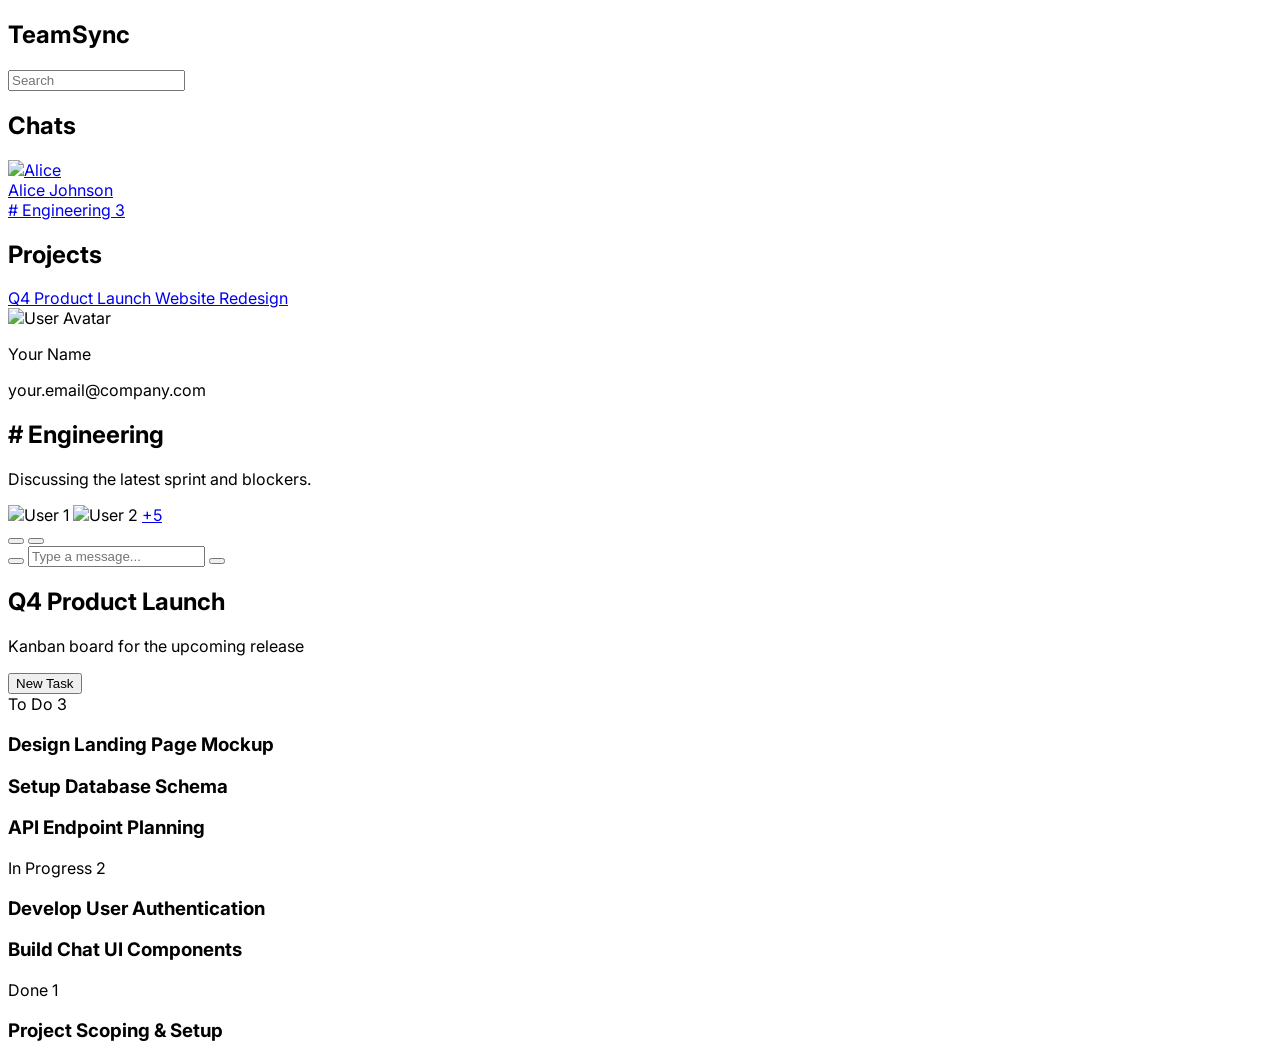
==== index.html @ 1d6c3a39 "Add files via upload" ====
<!DOCTYPE html>
<html lang="en">
<head>
    <meta charset="UTF-8">
    <meta name="viewport" content="width=device-width, initial-scale=1.0">
    <title>Team Chat & Project Board</title>
    <script src="https://cdn.tailwindcss.com"></script>
    <link href="https://fonts.googleapis.com/css2?family=Inter:wght@400;500;600;700&display=swap" rel="stylesheet">
    <link href="https://cdnjs.cloudflare.com/ajax/libs/phosphor-icons/1.4.2/css/phosphor.min.css" rel="stylesheet">
    <style>
        body {
            font-family: 'Inter', sans-serif;
        }
        .sidebar-scroll::-webkit-scrollbar {
            width: 5px;
        }
        .sidebar-scroll::-webkit-scrollbar-thumb {
            background-color: #4a5568;
            border-radius: 10px;
        }
        .chat-messages::-webkit-scrollbar, .kanban-column::-webkit-scrollbar {
            width: 6px;
        }
        .chat-messages::-webkit-scrollbar-thumb, .kanban-column::-webkit-scrollbar-thumb {
            background-color: #a0aec0;
            border-radius: 10px;
        }
        .kanban-board::-webkit-scrollbar {
            height: 8px;
        }
        .kanban-board::-webkit-scrollbar-thumb {
            background-color: #a0aec0;
            border-radius: 10px;
        }
    </style>
</head>
<body class="bg-gray-100 text-gray-800 antialiased">

    <div class="flex h-screen">
        <!-- Sidebar -->
        <aside class="w-64 bg-gray-800 text-white flex flex-col">
            <!-- Header -->
            <div class="h-16 flex items-center justify-between px-4 border-b border-gray-700">
                <h1 class="text-xl font-bold">TeamSync</h1>
                <i class="ph-bold ph-bell text-xl"></i>
            </div>

            <!-- Search Bar -->
            <div class="p-4">
                <div class="relative">
                    <input type="text" placeholder="Search" class="w-full bg-gray-700 rounded-lg py-2 pl-10 pr-4 text-sm focus:outline-none focus:ring-2 focus:ring-blue-500">
                    <i class="ph-bold ph-magnifying-glass absolute left-3 top-1/2 -translate-y-1/2 text-gray-400"></i>
                </div>
            </div>

            <!-- Navigation Scroll Area -->
            <div id="sidebar-nav" class="flex-1 overflow-y-auto sidebar-scroll">
                <!-- Chats Section -->
                <div class="px-4 mb-4">
                    <h2 class="text-xs font-semibold text-gray-400 uppercase tracking-wider mb-2">Chats</h2>
                    <nav class="space-y-1">
                        <!-- Employee Item -->
                        <a href="#" data-view="chat" data-name="Alice Johnson" data-desc="Direct Message" class="flex items-center space-x-3 px-2 py-2 rounded-lg hover:bg-gray-700 transition-colors duration-200">
                            <div class="relative">
                                <img src="https://placehold.co/32x32/667eea/white?text=A" alt="Alice" class="w-8 h-8 rounded-full">
                                <span class="absolute bottom-0 right-0 block h-2.5 w-2.5 rounded-full bg-green-500 border-2 border-gray-800"></span>
                            </div>
                            <span class="font-medium text-sm">Alice Johnson</span>
                        </a>
                        <!-- Group Chat Item -->
                        <a href="#" data-view="chat" data-name="# Engineering" data-desc="Discussing the latest sprint and blockers." class="flex items-center space-x-3 px-2 py-2 rounded-lg bg-gray-700 font-semibold">
                           <div class="w-8 h-8 rounded-full bg-blue-600 flex items-center justify-center text-sm">
                                <i class="ph-bold ph-users"></i>
                           </div>
                            <span class="font-medium text-sm"># Engineering</span>
                            <span class="ml-auto text-xs bg-red-500 text-white rounded-full px-2 py-0.5">3</span>
                        </a>
                    </nav>
                </div>

                 <!-- Projects Section -->
                <div class="px-4 mb-4">
                    <h2 class="text-xs font-semibold text-gray-400 uppercase tracking-wider mb-2">Projects</h2>
                    <nav class="space-y-1">
                        <a href="#" data-view="project" data-name="Q4 Product Launch" data-desc="Kanban board for the upcoming release" class="flex items-center space-x-3 px-2 py-2 rounded-lg hover:bg-gray-700 transition-colors duration-200">
                            <i class="ph-bold ph-kanban text-lg text-green-400"></i>
                            <span class="font-medium text-sm">Q4 Product Launch</span>
                        </a>
                        <a href="#" data-view="project" data-name="Website Redesign" data-desc="Tracking progress on the new company site" class="flex items-center space-x-3 px-2 py-2 rounded-lg hover:bg-gray-700 transition-colors duration-200">
                            <i class="ph-bold ph-kanban text-lg text-yellow-400"></i>
                            <span class="font-medium text-sm">Website Redesign</span>
                        </a>
                    </nav>
                </div>
            </div>
            
            <!-- User Profile -->
            <div class="p-4 border-t border-gray-700">
                <div class="flex items-center space-x-3">
                    <img src="https://placehold.co/40x40/4299e1/white?text=U" alt="User Avatar" class="w-10 h-10 rounded-full">
                    <div>
                        <p class="font-semibold text-sm">Your Name</p>
                        <p class="text-xs text-gray-400">your.email@company.com</p>
                    </div>
                    <i class="ph-bold ph-sign-out ml-auto text-xl hover:text-red-500 cursor-pointer"></i>
                </div>
            </div>
        </aside>

        <!-- Main Content -->
        <main class="flex-1 flex flex-col bg-white">
            <!-- View Container -->
            <div id="chat-view" class="flex-1 flex flex-col">
                <!-- Chat Header -->
                <header class="h-16 bg-white border-b border-gray-200 flex items-center justify-between px-6 flex-shrink-0">
                    <div>
                        <h2 class="text-lg font-semibold text-gray-800" id="chat-header-title"># Engineering</h2>
                        <p class="text-sm text-gray-500" id="chat-header-desc">Discussing the latest sprint and blockers.</p>
                    </div>
                    <div class="flex items-center space-x-4">
                         <div class="flex items-center -space-x-2">
                            <img class="inline-block h-8 w-8 rounded-full ring-2 ring-white" src="https://placehold.co/32x32/667eea/white?text=A" alt="User 1">
                            <img class="inline-block h-8 w-8 rounded-full ring-2 ring-white" src="https://placehold.co/32x32/ed8936/white?text=B" alt="User 2">
                            <a class="flex items-center justify-center h-8 w-8 rounded-full bg-gray-200 text-gray-600 ring-2 ring-white text-xs" href="#">+5</a>
                        </div>
                        <button class="text-gray-500 hover:text-gray-700"><i class="ph-bold ph-phone text-xl"></i></button>
                        <button class="text-gray-500 hover:text-gray-700"><i class="ph-bold ph-video-camera text-xl"></i></button>
                    </div>
                </header>

                <!-- Chat Messages -->
                <div id="messages-container" class="flex-1 p-6 overflow-y-auto chat-messages">
                    <div class="space-y-6">
                        <!-- Messages will be dynamically inserted here -->
                    </div>
                </div>

                <!-- Chat Input -->
                <div class="p-6 bg-white border-t border-gray-200">
                    <form id="form" class="flex items-center space-x-4">
                        <button type="button" class="text-gray-500 hover:text-gray-700"><i class="ph-bold ph-paperclip text-xl"></i></button>
                        <input id="input" autocomplete="off" class="flex-1 bg-gray-100 rounded-lg px-4 py-2 text-sm focus:outline-none focus:ring-2 focus:ring-blue-500" placeholder="Type a message..." />
                        <button type="submit" class="bg-blue-600 text-white rounded-lg px-4 py-2 hover:bg-blue-700 transition-colors"><i class="ph-bold ph-paper-plane-right text-xl"></i></button>
                    </form>
                </div>
            </div>

            <div id="project-view" class="flex-1 flex-col hidden">
                 <!-- Project Header -->
                <header class="h-16 bg-white border-b border-gray-200 flex items-center justify-between px-6 flex-shrink-0">
                    <div>
                        <h2 class="text-lg font-semibold text-gray-800" id="project-header-title">Q4 Product Launch</h2>
                        <p class="text-sm text-gray-500" id="project-header-desc">Kanban board for the upcoming release</p>
                    </div>
                    <div class="flex items-center space-x-4">
                        <button class="flex items-center space-x-2 bg-blue-600 text-white px-4 py-2 rounded-lg text-sm font-medium hover:bg-blue-700 transition-colors"><i class="ph-bold ph-plus"></i><span>New Task</span></button>
                    </div>
                </header>
                <!-- Kanban Board -->
                <div class="flex-1 p-6 overflow-x-auto kanban-board bg-gray-50">
                    <div class="inline-flex space-x-6 h-full">
                        <!-- Column: To Do -->
                        <div class="w-80 bg-gray-200 rounded-lg flex flex-col h-full">
                            <div class="p-3 font-semibold border-b border-gray-300 flex-shrink-0">To Do <span class="text-sm text-gray-500 font-normal">3</span></div>
                            <div class="p-3 space-y-4 flex-1 overflow-y-auto kanban-column">
                                <div class="bg-white p-3 rounded-lg shadow-sm border"><h3 class="font-medium text-sm">Design Landing Page Mockup</h3></div>
                                <div class="bg-white p-3 rounded-lg shadow-sm border"><h3 class="font-medium text-sm">Setup Database Schema</h3></div>
                                <div class="bg-white p-3 rounded-lg shadow-sm border"><h3 class="font-medium text-sm">API Endpoint Planning</h3></div>
                            </div>
                        </div>
                        <!-- Column: In Progress -->
                        <div class="w-80 bg-gray-200 rounded-lg flex flex-col h-full">
                            <div class="p-3 font-semibold border-b border-gray-300 flex-shrink-0">In Progress <span class="text-sm text-gray-500 font-normal">2</span></div>
                            <div class="p-3 space-y-4 flex-1 overflow-y-auto kanban-column">
                                <div class="bg-white p-3 rounded-lg shadow-sm border"><h3 class="font-medium text-sm">Develop User Authentication</h3></div>
                                <div class="bg-white p-3 rounded-lg shadow-sm border"><h3 class="font-medium text-sm">Build Chat UI Components</h3></div>
                            </div>
                        </div>
                        <!-- Column: Done -->
                        <div class="w-80 bg-gray-200 rounded-lg flex flex-col h-full">
                            <div class="p-3 font-semibold border-b border-gray-300 flex-shrink-0">Done <span class="text-sm text-gray-500 font-normal">1</span></div>
                            <div class="p-3 space-y-4 flex-1 overflow-y-auto kanban-column">
                                <div class="bg-white p-3 rounded-lg shadow-sm border opacity-70"><h3 class="font-medium text-sm line-through">Project Scoping & Setup</h3></div>
                            </div>
                        </div>
                    </div>
                </div>
            </div>
        </main>
    </div>

    <script src="https://cdn.socket.io/4.7.5/socket.io.min.js"></script>
    <script>
        document.addEventListener('DOMContentLoaded', () => {
            // --- View Switching Logic ---
            const chatView = document.getElementById('chat-view');
            const projectView = document.getElementById('project-view');
            const sidebarLinks = document.querySelectorAll('#sidebar-nav a');
            
            sidebarLinks.forEach(link => {
                link.addEventListener('click', (e) => {
                    e.preventDefault();

                    // Update active state in sidebar
                    sidebarLinks.forEach(l => l.classList.remove('bg-gray-700', 'font-semibold'));
                    link.classList.add('bg-gray-700', 'font-semibold');

                    const view = link.dataset.view;
                    const name = link.dataset.name;
                    const desc = link.dataset.desc;

                    if (view === 'chat') {
                        chatView.classList.remove('hidden');
                        chatView.classList.add('flex');
                        projectView.classList.add('hidden');
                        projectView.classList.remove('flex');
                        document.getElementById('chat-header-title').textContent = name;
                        document.getElementById('chat-header-desc').textContent = desc;
                    } else if (view === 'project') {
                        projectView.classList.remove('hidden');
                        projectView.classList.add('flex');
                        chatView.classList.add('hidden');
                        chatView.classList.remove('flex');
                        document.getElementById('project-header-title').textContent = name;
                        document.getElementById('project-header-desc').textContent = desc;
                    }
                });
            });

            // --- Socket.IO Chat Logic ---
            const socket = io('http://localhost:3000');
            const form = document.getElementById('form');
            const input = document.getElementById('input');
            const messagesContainer = document.getElementById('messages-container').querySelector('.space-y-6');

            // Add some dummy initial messages
            appendMessage("Hey team, I've pushed the latest changes for the auth module. Can someone review?", 'received', 'Alice Johnson', '10:30 AM');
            appendMessage("Sure, I'll take a look now.", 'sent', 'You', '10:31 AM');
            
            form.addEventListener('submit', (e) => {
                e.preventDefault();
                if (input.value) {
                    socket.emit('chat message', input.value);
                    appendMessage(input.value, 'sent', 'You');
                    input.value = '';
                }
            });

            socket.on('chat message', (msg) => {
                // In a real app, you'd have user info with the message
                appendMessage(msg, 'received', 'Alice Johnson');
            });

            function appendMessage(msg, type, userName, timeStr) {
                const messageWrapper = document.createElement('div');
                const time = timeStr || new Date().toLocaleTimeString([], { hour: '2-digit', minute: '2-digit' });
                
                const userImage = type === 'sent' 
                    ? `https://placehold.co/40x40/4299e1/white?text=U`
                    : `https://placehold.co/40x40/667eea/white?text=${userName.charAt(0)}`;
                
                const messageBg = type === 'sent' 
                    ? 'bg-blue-600 text-white rounded-tr-none' 
                    : 'bg-gray-200 rounded-tl-none';
                
                const layout = type === 'sent' 
                    ? 'flex-row-reverse' 
                    : '';
                
                const nameAndTimeOrder = type === 'sent' 
                    ? `<p class="text-xs text-gray-400">${time}</p><p class="font-semibold text-sm">${userName}</p>` 
                    : `<p class="font-semibold text-sm">${userName}</p><p class="text-xs text-gray-400">${time}</p>`;

                messageWrapper.innerHTML = `
                    <div class="flex items-start gap-3 ${layout}">
                        <img src="${userImage}" alt="${userName}" class="w-10 h-10 rounded-full">
                        <div class="flex flex-col ${type === 'sent' ? 'items-end' : ''}">
                             <div class="flex items-baseline gap-2">
                                ${nameAndTimeOrder}
                            </div>
                            <div class="${messageBg} p-3 rounded-lg mt-1 max-w-md">
                                <p class="text-sm">${msg}</p>
                            </div>
                        </div>
                    </div>`;

                messagesContainer.appendChild(messageWrapper);
                messagesContainer.parentElement.scrollTop = messagesContainer.parentElement.scrollHeight;
            }
        });
    </script>
</body>
</html>
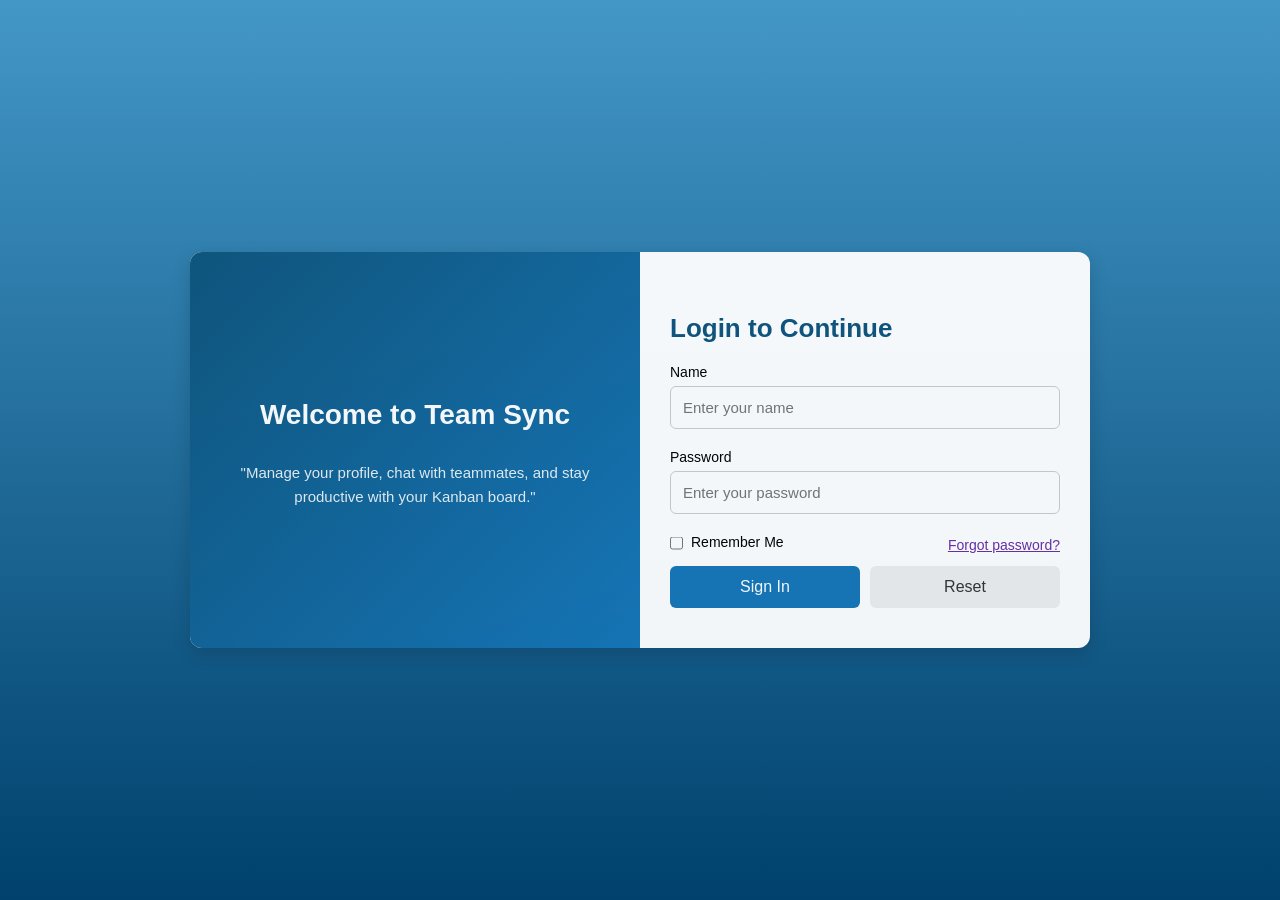
==== commit 59985d91: "loginpg.html" ====
--- a/index.html
+++ b/index.html
@@ -1,294 +1,228 @@
 <!DOCTYPE html>
 <html lang="en">
 <head>
-    <meta charset="UTF-8">
-    <meta name="viewport" content="width=device-width, initial-scale=1.0">
-    <title>Team Chat & Project Board</title>
-    <script src="https://cdn.tailwindcss.com"></script>
-    <link href="https://fonts.googleapis.com/css2?family=Inter:wght@400;500;600;700&display=swap" rel="stylesheet">
-    <link href="https://cdnjs.cloudflare.com/ajax/libs/phosphor-icons/1.4.2/css/phosphor.min.css" rel="stylesheet">
-    <style>
-        body {
-            font-family: 'Inter', sans-serif;
-        }
-        .sidebar-scroll::-webkit-scrollbar {
-            width: 5px;
-        }
-        .sidebar-scroll::-webkit-scrollbar-thumb {
-            background-color: #4a5568;
-            border-radius: 10px;
-        }
-        .chat-messages::-webkit-scrollbar, .kanban-column::-webkit-scrollbar {
-            width: 6px;
-        }
-        .chat-messages::-webkit-scrollbar-thumb, .kanban-column::-webkit-scrollbar-thumb {
-            background-color: #a0aec0;
-            border-radius: 10px;
-        }
-        .kanban-board::-webkit-scrollbar {
-            height: 8px;
-        }
-        .kanban-board::-webkit-scrollbar-thumb {
-            background-color: #a0aec0;
-            border-radius: 10px;
-        }
-    </style>
+  <meta charset="UTF-8">
+  <meta name="viewport" content="width=device-width, initial-scale=1.0">
+  <title>Login - Team Sync</title>
+  <style>
+    * {
+      box-sizing: border-box;
+      font-family: "Segoe UI", Tahoma, sans-serif;
+    }
+
+    body {
+      margin: 0;
+      display: flex;
+      justify-content: center;
+      align-items: center;
+      height: 100vh;
+      background: linear-gradient(180deg, #4397c7, #00416d);
+    }
+
+    .container {
+      display: flex;
+      flex-wrap: wrap;
+      width: 900px;
+      max-width: 95%;
+      background: #fff;
+      border-radius: 12px;
+      box-shadow: 0 6px 18px rgba(0,0,0,0.15);
+      overflow: hidden;
+      opacity: 0.95;
+    }
+
+    .left {
+      flex: 1;
+      min-width: 300px;
+      background: linear-gradient(135deg, #0e537a, #1676b8);
+      color: white;
+      padding: 40px 30px;
+      display: flex;
+      flex-direction: column;
+      justify-content: center;
+      text-align: center;
+    }
+
+    .left h2 {
+      font-size: 28px;
+      margin-bottom: 15px;
+    }
+
+    .left p {
+      font-size: 15px;
+      line-height: 1.6;
+      opacity: 0.9;
+    }
+
+    .right {
+      flex: 1;
+      min-width: 300px;
+      padding: 40px 30px;
+    }
+
+    .right h2 {
+      font-size: 26px;
+      margin-bottom: 20px;
+      color: #0e537a;
+    }
+
+    label {
+      display: block;
+      margin-bottom: 6px;
+      font-size: 14px;
+      font-weight: 500;
+    }
+
+    input {
+      width: 100%;
+      padding: 12px;
+      margin-bottom: 20px;
+      border: 1px solid #ccc;
+      border-radius: 6px;
+      font-size: 15px;
+    }
+
+    input:focus {
+      border-color: #1676b8;
+      outline: none;
+      box-shadow: 0 0 5px rgba(22,118,184,0.4);
+    }
+
+    .buttons {
+      display: flex;
+      gap: 10px;
+      margin-top: 10px;
+    }
+
+    button {
+      flex: 1;
+      padding: 12px;
+      border-radius: 6px;
+      border: none;
+      font-size: 16px;
+      cursor: pointer;
+      transition: background 0.3s;
+    }
+
+    .btn-primary {
+      background: #1676b8;
+      color: white;
+    }
+
+    .btn-primary:hover {
+      background: #0e537a;
+    }
+
+    .btn-secondary {
+      background: #eee;
+      color: #333;
+    }
+
+    .btn-secondary:hover {
+      background: #ccc;
+    }
+
+    .remember {
+      display: flex;              /* flexbox for horizontal alignment */
+      justify-content: space-between; /* push items to left and right edges */
+      align-items: center;        /* vertically center the radio + text */
+      width: 100%;                /* take full width so spacing works */
+      margin-bottom: 10px;
+      gap: 10px;
+    }
+
+    .remember label {
+      display: flex;              /* radio + text inline */
+      align-items: center;
+      gap: 8px;
+      font-size: 14px;
+      white-space: nowrap;       /* keep "Remember Me" on one line */
+      cursor: pointer;
+    }
+
+    .remember input[type="checkbox"] {
+      width: auto;
+      margin: 0; /* remove extra bottom margin from global input rule */
+      vertical-align: middle;
+      transform: translateY(0.5px); /* tiny visual vertical centering */
+    }
+
+    .remember a {
+      font-size: 14px;
+      color: #6a2ea6; /* subtle accent color for the link */
+      text-decoration: underline;
+    }
+
+    /* Small screens: stack the items for better readability */
+    @media (max-width: 480px) {
+      .remember {
+        flex-direction: column;
+        align-items: flex-start;
+        gap: 8px;
+      }
+      .remember a {
+        align-self: flex-start;
+      }
+      .remember label {
+        white-space: normal; /* allow wrapping on very small screens */
+      }
+    }
+    
+    @media (max-width: 768px) {
+      .container {
+        flex-direction: column;
+      }
+    }
+  </style>
 </head>
-<body class="bg-gray-100 text-gray-800 antialiased">
-
-    <div class="flex h-screen">
-        <!-- Sidebar -->
-        <aside class="w-64 bg-gray-800 text-white flex flex-col">
-            <!-- Header -->
-            <div class="h-16 flex items-center justify-between px-4 border-b border-gray-700">
-                <h1 class="text-xl font-bold">TeamSync</h1>
-                <i class="ph-bold ph-bell text-xl"></i>
-            </div>
-
-            <!-- Search Bar -->
-            <div class="p-4">
-                <div class="relative">
-                    <input type="text" placeholder="Search" class="w-full bg-gray-700 rounded-lg py-2 pl-10 pr-4 text-sm focus:outline-none focus:ring-2 focus:ring-blue-500">
-                    <i class="ph-bold ph-magnifying-glass absolute left-3 top-1/2 -translate-y-1/2 text-gray-400"></i>
-                </div>
-            </div>
-
-            <!-- Navigation Scroll Area -->
-            <div id="sidebar-nav" class="flex-1 overflow-y-auto sidebar-scroll">
-                <!-- Chats Section -->
-                <div class="px-4 mb-4">
-                    <h2 class="text-xs font-semibold text-gray-400 uppercase tracking-wider mb-2">Chats</h2>
-                    <nav class="space-y-1">
-                        <!-- Employee Item -->
-                        <a href="#" data-view="chat" data-name="Alice Johnson" data-desc="Direct Message" class="flex items-center space-x-3 px-2 py-2 rounded-lg hover:bg-gray-700 transition-colors duration-200">
-                            <div class="relative">
-                                <img src="https://placehold.co/32x32/667eea/white?text=A" alt="Alice" class="w-8 h-8 rounded-full">
-                                <span class="absolute bottom-0 right-0 block h-2.5 w-2.5 rounded-full bg-green-500 border-2 border-gray-800"></span>
-                            </div>
-                            <span class="font-medium text-sm">Alice Johnson</span>
-                        </a>
-                        <!-- Group Chat Item -->
-                        <a href="#" data-view="chat" data-name="# Engineering" data-desc="Discussing the latest sprint and blockers." class="flex items-center space-x-3 px-2 py-2 rounded-lg bg-gray-700 font-semibold">
-                           <div class="w-8 h-8 rounded-full bg-blue-600 flex items-center justify-center text-sm">
-                                <i class="ph-bold ph-users"></i>
-                           </div>
-                            <span class="font-medium text-sm"># Engineering</span>
-                            <span class="ml-auto text-xs bg-red-500 text-white rounded-full px-2 py-0.5">3</span>
-                        </a>
-                    </nav>
-                </div>
-
-                 <!-- Projects Section -->
-                <div class="px-4 mb-4">
-                    <h2 class="text-xs font-semibold text-gray-400 uppercase tracking-wider mb-2">Projects</h2>
-                    <nav class="space-y-1">
-                        <a href="#" data-view="project" data-name="Q4 Product Launch" data-desc="Kanban board for the upcoming release" class="flex items-center space-x-3 px-2 py-2 rounded-lg hover:bg-gray-700 transition-colors duration-200">
-                            <i class="ph-bold ph-kanban text-lg text-green-400"></i>
-                            <span class="font-medium text-sm">Q4 Product Launch</span>
-                        </a>
-                        <a href="#" data-view="project" data-name="Website Redesign" data-desc="Tracking progress on the new company site" class="flex items-center space-x-3 px-2 py-2 rounded-lg hover:bg-gray-700 transition-colors duration-200">
-                            <i class="ph-bold ph-kanban text-lg text-yellow-400"></i>
-                            <span class="font-medium text-sm">Website Redesign</span>
-                        </a>
-                    </nav>
-                </div>
-            </div>
-            
-            <!-- User Profile -->
-            <div class="p-4 border-t border-gray-700">
-                <div class="flex items-center space-x-3">
-                    <img src="https://placehold.co/40x40/4299e1/white?text=U" alt="User Avatar" class="w-10 h-10 rounded-full">
-                    <div>
-                        <p class="font-semibold text-sm">Your Name</p>
-                        <p class="text-xs text-gray-400">your.email@company.com</p>
-                    </div>
-                    <i class="ph-bold ph-sign-out ml-auto text-xl hover:text-red-500 cursor-pointer"></i>
-                </div>
-            </div>
-        </aside>
-
-        <!-- Main Content -->
-        <main class="flex-1 flex flex-col bg-white">
-            <!-- View Container -->
-            <div id="chat-view" class="flex-1 flex flex-col">
-                <!-- Chat Header -->
-                <header class="h-16 bg-white border-b border-gray-200 flex items-center justify-between px-6 flex-shrink-0">
-                    <div>
-                        <h2 class="text-lg font-semibold text-gray-800" id="chat-header-title"># Engineering</h2>
-                        <p class="text-sm text-gray-500" id="chat-header-desc">Discussing the latest sprint and blockers.</p>
-                    </div>
-                    <div class="flex items-center space-x-4">
-                         <div class="flex items-center -space-x-2">
-                            <img class="inline-block h-8 w-8 rounded-full ring-2 ring-white" src="https://placehold.co/32x32/667eea/white?text=A" alt="User 1">
-                            <img class="inline-block h-8 w-8 rounded-full ring-2 ring-white" src="https://placehold.co/32x32/ed8936/white?text=B" alt="User 2">
-                            <a class="flex items-center justify-center h-8 w-8 rounded-full bg-gray-200 text-gray-600 ring-2 ring-white text-xs" href="#">+5</a>
-                        </div>
-                        <button class="text-gray-500 hover:text-gray-700"><i class="ph-bold ph-phone text-xl"></i></button>
-                        <button class="text-gray-500 hover:text-gray-700"><i class="ph-bold ph-video-camera text-xl"></i></button>
-                    </div>
-                </header>
-
-                <!-- Chat Messages -->
-                <div id="messages-container" class="flex-1 p-6 overflow-y-auto chat-messages">
-                    <div class="space-y-6">
-                        <!-- Messages will be dynamically inserted here -->
-                    </div>
-                </div>
-
-                <!-- Chat Input -->
-                <div class="p-6 bg-white border-t border-gray-200">
-                    <form id="form" class="flex items-center space-x-4">
-                        <button type="button" class="text-gray-500 hover:text-gray-700"><i class="ph-bold ph-paperclip text-xl"></i></button>
-                        <input id="input" autocomplete="off" class="flex-1 bg-gray-100 rounded-lg px-4 py-2 text-sm focus:outline-none focus:ring-2 focus:ring-blue-500" placeholder="Type a message..." />
-                        <button type="submit" class="bg-blue-600 text-white rounded-lg px-4 py-2 hover:bg-blue-700 transition-colors"><i class="ph-bold ph-paper-plane-right text-xl"></i></button>
-                    </form>
-                </div>
-            </div>
-
-            <div id="project-view" class="flex-1 flex-col hidden">
-                 <!-- Project Header -->
-                <header class="h-16 bg-white border-b border-gray-200 flex items-center justify-between px-6 flex-shrink-0">
-                    <div>
-                        <h2 class="text-lg font-semibold text-gray-800" id="project-header-title">Q4 Product Launch</h2>
-                        <p class="text-sm text-gray-500" id="project-header-desc">Kanban board for the upcoming release</p>
-                    </div>
-                    <div class="flex items-center space-x-4">
-                        <button class="flex items-center space-x-2 bg-blue-600 text-white px-4 py-2 rounded-lg text-sm font-medium hover:bg-blue-700 transition-colors"><i class="ph-bold ph-plus"></i><span>New Task</span></button>
-                    </div>
-                </header>
-                <!-- Kanban Board -->
-                <div class="flex-1 p-6 overflow-x-auto kanban-board bg-gray-50">
-                    <div class="inline-flex space-x-6 h-full">
-                        <!-- Column: To Do -->
-                        <div class="w-80 bg-gray-200 rounded-lg flex flex-col h-full">
-                            <div class="p-3 font-semibold border-b border-gray-300 flex-shrink-0">To Do <span class="text-sm text-gray-500 font-normal">3</span></div>
-                            <div class="p-3 space-y-4 flex-1 overflow-y-auto kanban-column">
-                                <div class="bg-white p-3 rounded-lg shadow-sm border"><h3 class="font-medium text-sm">Design Landing Page Mockup</h3></div>
-                                <div class="bg-white p-3 rounded-lg shadow-sm border"><h3 class="font-medium text-sm">Setup Database Schema</h3></div>
-                                <div class="bg-white p-3 rounded-lg shadow-sm border"><h3 class="font-medium text-sm">API Endpoint Planning</h3></div>
-                            </div>
-                        </div>
-                        <!-- Column: In Progress -->
-                        <div class="w-80 bg-gray-200 rounded-lg flex flex-col h-full">
-                            <div class="p-3 font-semibold border-b border-gray-300 flex-shrink-0">In Progress <span class="text-sm text-gray-500 font-normal">2</span></div>
-                            <div class="p-3 space-y-4 flex-1 overflow-y-auto kanban-column">
-                                <div class="bg-white p-3 rounded-lg shadow-sm border"><h3 class="font-medium text-sm">Develop User Authentication</h3></div>
-                                <div class="bg-white p-3 rounded-lg shadow-sm border"><h3 class="font-medium text-sm">Build Chat UI Components</h3></div>
-                            </div>
-                        </div>
-                        <!-- Column: Done -->
-                        <div class="w-80 bg-gray-200 rounded-lg flex flex-col h-full">
-                            <div class="p-3 font-semibold border-b border-gray-300 flex-shrink-0">Done <span class="text-sm text-gray-500 font-normal">1</span></div>
-                            <div class="p-3 space-y-4 flex-1 overflow-y-auto kanban-column">
-                                <div class="bg-white p-3 rounded-lg shadow-sm border opacity-70"><h3 class="font-medium text-sm line-through">Project Scoping & Setup</h3></div>
-                            </div>
-                        </div>
-                    </div>
-                </div>
-            </div>
-        </main>
+<body>
+  <div class="container">
+    <!-- Left Section -->
+    <div class="left">
+      <h2>Welcome to Team Sync</h2>
+      <p>"Manage your profile, chat with teammates, and stay productive with your Kanban board."</p>
     </div>
 
-    <script src="https://cdn.socket.io/4.7.5/socket.io.min.js"></script>
-    <script>
-        document.addEventListener('DOMContentLoaded', () => {
-            // --- View Switching Logic ---
-            const chatView = document.getElementById('chat-view');
-            const projectView = document.getElementById('project-view');
-            const sidebarLinks = document.querySelectorAll('#sidebar-nav a');
-            
-            sidebarLinks.forEach(link => {
-                link.addEventListener('click', (e) => {
-                    e.preventDefault();
-
-                    // Update active state in sidebar
-                    sidebarLinks.forEach(l => l.classList.remove('bg-gray-700', 'font-semibold'));
-                    link.classList.add('bg-gray-700', 'font-semibold');
-
-                    const view = link.dataset.view;
-                    const name = link.dataset.name;
-                    const desc = link.dataset.desc;
-
-                    if (view === 'chat') {
-                        chatView.classList.remove('hidden');
-                        chatView.classList.add('flex');
-                        projectView.classList.add('hidden');
-                        projectView.classList.remove('flex');
-                        document.getElementById('chat-header-title').textContent = name;
-                        document.getElementById('chat-header-desc').textContent = desc;
-                    } else if (view === 'project') {
-                        projectView.classList.remove('hidden');
-                        projectView.classList.add('flex');
-                        chatView.classList.add('hidden');
-                        chatView.classList.remove('flex');
-                        document.getElementById('project-header-title').textContent = name;
-                        document.getElementById('project-header-desc').textContent = desc;
-                    }
-                });
-            });
-
-            // --- Socket.IO Chat Logic ---
-            const socket = io('http://localhost:3000');
-            const form = document.getElementById('form');
-            const input = document.getElementById('input');
-            const messagesContainer = document.getElementById('messages-container').querySelector('.space-y-6');
-
-            // Add some dummy initial messages
-            appendMessage("Hey team, I've pushed the latest changes for the auth module. Can someone review?", 'received', 'Alice Johnson', '10:30 AM');
-            appendMessage("Sure, I'll take a look now.", 'sent', 'You', '10:31 AM');
-            
-            form.addEventListener('submit', (e) => {
-                e.preventDefault();
-                if (input.value) {
-                    socket.emit('chat message', input.value);
-                    appendMessage(input.value, 'sent', 'You');
-                    input.value = '';
-                }
-            });
-
-            socket.on('chat message', (msg) => {
-                // In a real app, you'd have user info with the message
-                appendMessage(msg, 'received', 'Alice Johnson');
-            });
-
-            function appendMessage(msg, type, userName, timeStr) {
-                const messageWrapper = document.createElement('div');
-                const time = timeStr || new Date().toLocaleTimeString([], { hour: '2-digit', minute: '2-digit' });
-                
-                const userImage = type === 'sent' 
-                    ? `https://placehold.co/40x40/4299e1/white?text=U`
-                    : `https://placehold.co/40x40/667eea/white?text=${userName.charAt(0)}`;
-                
-                const messageBg = type === 'sent' 
-                    ? 'bg-blue-600 text-white rounded-tr-none' 
-                    : 'bg-gray-200 rounded-tl-none';
-                
-                const layout = type === 'sent' 
-                    ? 'flex-row-reverse' 
-                    : '';
-                
-                const nameAndTimeOrder = type === 'sent' 
-                    ? `<p class="text-xs text-gray-400">${time}</p><p class="font-semibold text-sm">${userName}</p>` 
-                    : `<p class="font-semibold text-sm">${userName}</p><p class="text-xs text-gray-400">${time}</p>`;
-
-                messageWrapper.innerHTML = `
-                    <div class="flex items-start gap-3 ${layout}">
-                        <img src="${userImage}" alt="${userName}" class="w-10 h-10 rounded-full">
-                        <div class="flex flex-col ${type === 'sent' ? 'items-end' : ''}">
-                             <div class="flex items-baseline gap-2">
-                                ${nameAndTimeOrder}
-                            </div>
-                            <div class="${messageBg} p-3 rounded-lg mt-1 max-w-md">
-                                <p class="text-sm">${msg}</p>
-                            </div>
-                        </div>
-                    </div>`;
-
-                messagesContainer.appendChild(messageWrapper);
-                messagesContainer.parentElement.scrollTop = messagesContainer.parentElement.scrollHeight;
-            }
-        });
-    </script>
+    <!-- Right Section -->
+    <div class="right">
+      <h2>Login to Continue</h2>
+      <form id="loginForm">
+        <label for="username">Name</label>
+        <input type="text" id="username" name="username" placeholder="Enter your name" aria-label="Full Name" required>
+
+        <label for="password">Password</label>
+        <input type="password" id="password" name="password" placeholder="Enter your password" aria-label="Password" required>
+
+        <div class="remember">
+          <label for="remember"><input type="checkbox" id="remember" name="remember">Remember Me</label>
+          <a href="" target="_blank">Forgot password?</a>
+        </div>
+
+        <div class="buttons">
+          <button type="submit" class="btn-primary">Sign In</button>
+          <button type="reset" class="btn-secondary">Reset</button>
+        </div>
+      </form>
+    </div>
+  </div>
+
+  <script>
+    // Basic login simulation (replace with backend auth later)
+    document.getElementById("loginForm").addEventListener("submit", function(e) {
+      e.preventDefault();
+
+      const username = document.getElementById("username").value.trim();
+      const password = document.getElementById("password").value.trim();
+
+      if (username && password) {
+        // Save user in localStorage (demo only)
+        localStorage.setItem("loggedInUser", username);
+        // Redirect to chat page
+        window.location.href = "chat.html";
+      } else {
+        alert("Please fill in both fields.");
+      }
+    });
+  </script>
 </body>
 </html>
-
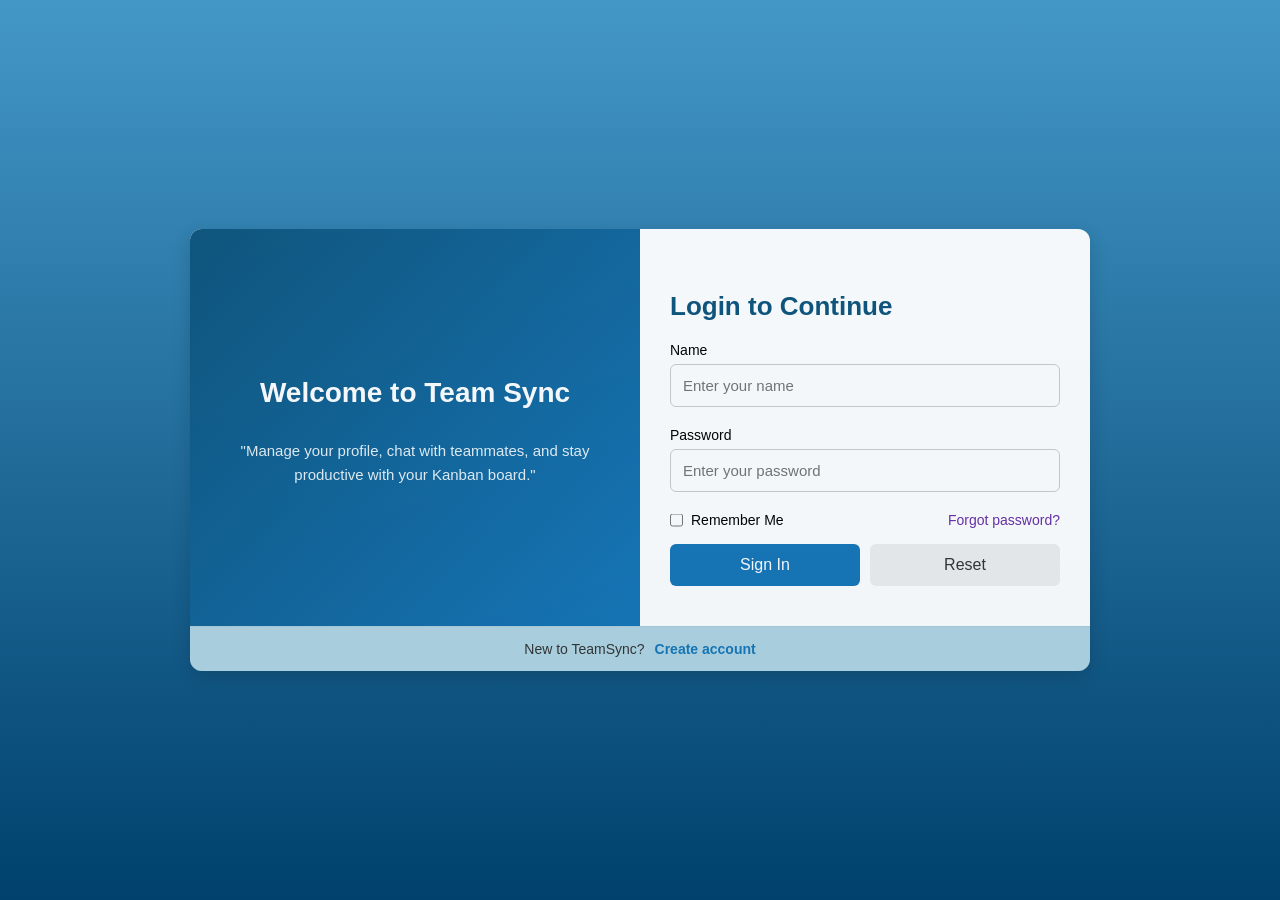
==== commit 067fae9c: "Update index.html" ====
--- a/index.html
+++ b/index.html
@@ -140,6 +140,8 @@
       cursor: pointer;
     }
 
+    /* ensure the checkbox inside .remember stays inline and isn't stretched
+       by the global `input` rule which sets width:100% */
     .remember input[type="checkbox"] {
       width: auto;
       margin: 0; /* remove extra bottom margin from global input rule */
@@ -150,7 +152,8 @@
     .remember a {
       font-size: 14px;
       color: #6a2ea6; /* subtle accent color for the link */
-      text-decoration: underline;
+      align-self: flex-start;
+      text-decoration: none;
     }
 
     /* Small screens: stack the items for better readability */
@@ -160,14 +163,34 @@
         align-items: flex-start;
         gap: 8px;
       }
-      .remember a {
-        align-self: flex-start;
-      }
+      
       .remember label {
         white-space: normal; /* allow wrapping on very small screens */
       }
     }
     
+    /* Signup CTA that appears at the end of the container */
+    .signup-cta {
+      width: 100%;
+      padding: 14px 20px;
+      text-align: center;
+      font-size: 14px;
+      color: #333;
+      border-top: 1px solid rgba(0,0,0,0.04);
+      background: rgba(24, 127, 167, 0.336);
+    }
+
+    .signup-cta a {
+      color: #1676b8;
+      font-weight: 600;
+      text-decoration: none;
+      margin-left: 6px;
+    }
+
+    .signup-cta a:hover {
+      text-decoration: underline;
+    }
+
     @media (max-width: 768px) {
       .container {
         flex-direction: column;
@@ -204,6 +227,10 @@
         </div>
       </form>
     </div>
+    <!-- Signup CTA -->
+    <div class="signup-cta">
+      New to TeamSync? <a href="signup.html">Create account</a>
+    </div>
   </div>
 
   <script>
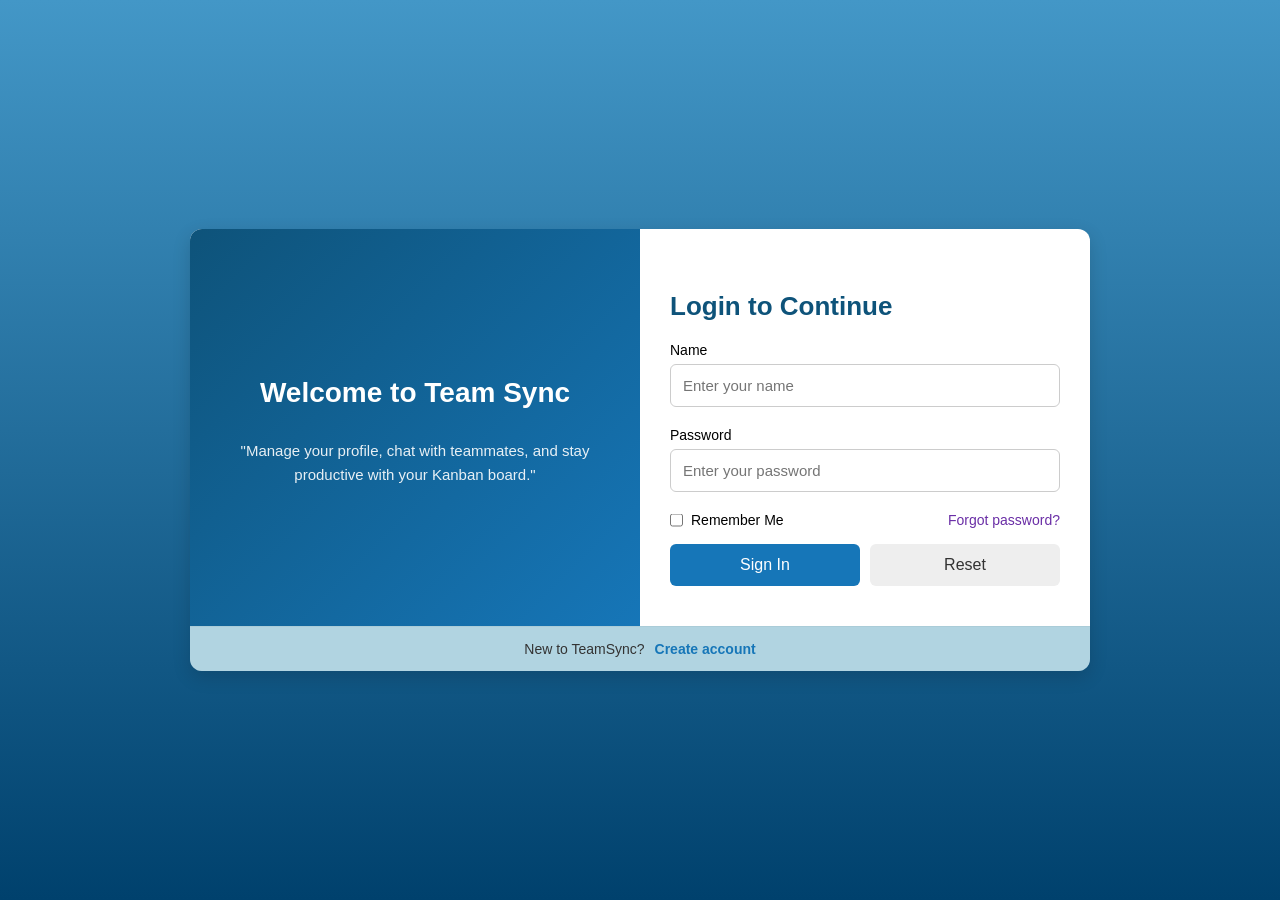
==== commit dad935ac: "Update index.html" ====
--- a/index.html
+++ b/index.html
@@ -19,6 +19,18 @@
       background: linear-gradient(180deg, #4397c7, #00416d);
     }
 
+        /* Add fade-in animation */
+    @keyframes fadeIn {
+      from {
+        opacity: 0;
+        transform: translateY(20px); /* slight upward slide for effect */
+      }
+      to {
+        opacity: 1;
+        transform: translateY(0);
+      }
+    }
+
     .container {
       display: flex;
       flex-wrap: wrap;
@@ -28,8 +40,10 @@
       border-radius: 12px;
       box-shadow: 0 6px 18px rgba(0,0,0,0.15);
       overflow: hidden;
-      opacity: 0.95;
-    }
+      opacity: 0;                /* start hidden */
+      animation: fadeIn 1.5s ease forwards; /* play animation on load */
+    }
+
 
     .left {
       flex: 1;
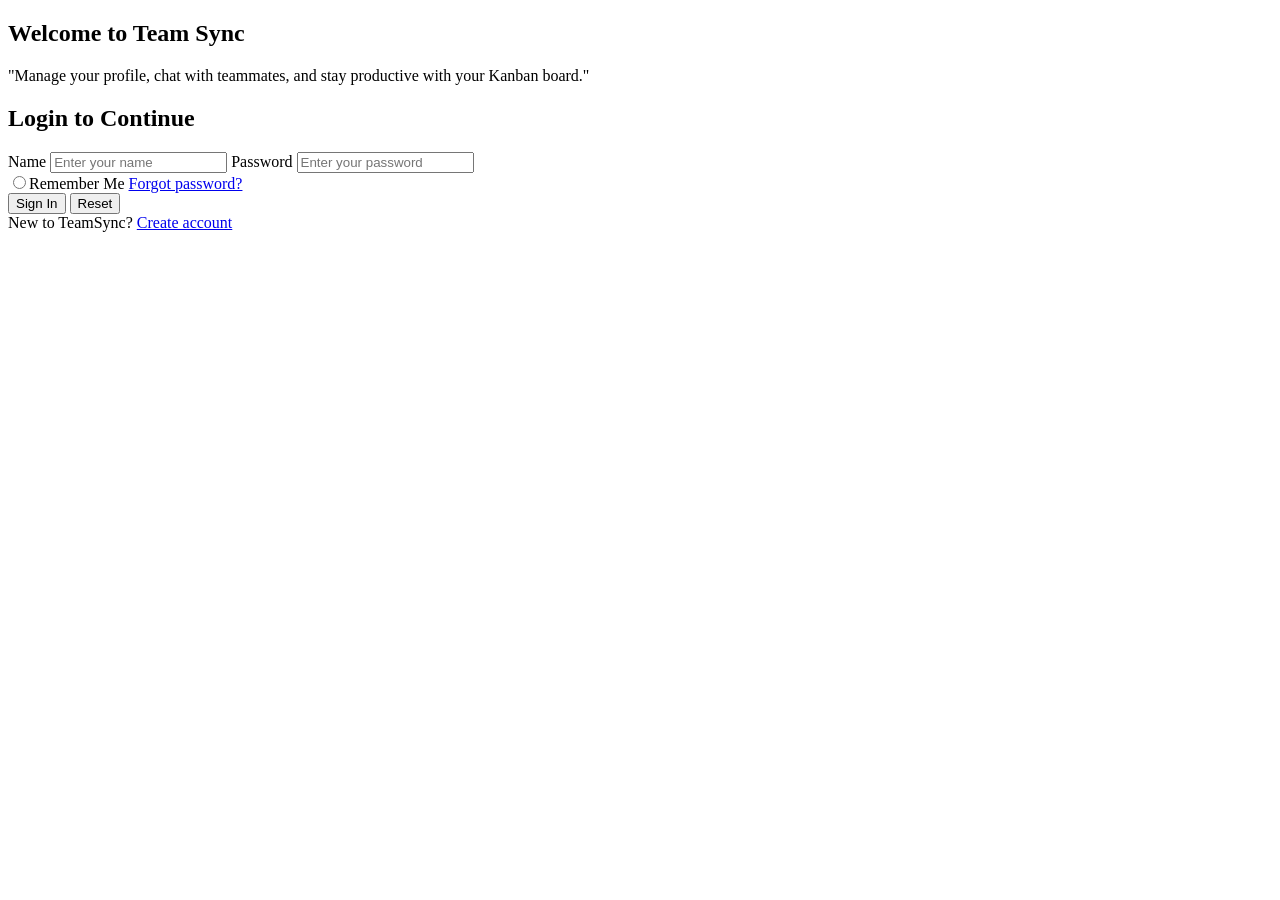
==== commit d6805d21: "Update index.html Dashboard linked!!" ====
--- a/index.html
+++ b/index.html
@@ -4,213 +4,7 @@
   <meta charset="UTF-8">
   <meta name="viewport" content="width=device-width, initial-scale=1.0">
   <title>Login - Team Sync</title>
-  <style>
-    * {
-      box-sizing: border-box;
-      font-family: "Segoe UI", Tahoma, sans-serif;
-    }
-
-    body {
-      margin: 0;
-      display: flex;
-      justify-content: center;
-      align-items: center;
-      height: 100vh;
-      background: linear-gradient(180deg, #4397c7, #00416d);
-    }
-
-        /* Add fade-in animation */
-    @keyframes fadeIn {
-      from {
-        opacity: 0;
-        transform: translateY(20px); /* slight upward slide for effect */
-      }
-      to {
-        opacity: 1;
-        transform: translateY(0);
-      }
-    }
-
-    .container {
-      display: flex;
-      flex-wrap: wrap;
-      width: 900px;
-      max-width: 95%;
-      background: #fff;
-      border-radius: 12px;
-      box-shadow: 0 6px 18px rgba(0,0,0,0.15);
-      overflow: hidden;
-      opacity: 0;                /* start hidden */
-      animation: fadeIn 1.5s ease forwards; /* play animation on load */
-    }
-
-
-    .left {
-      flex: 1;
-      min-width: 300px;
-      background: linear-gradient(135deg, #0e537a, #1676b8);
-      color: white;
-      padding: 40px 30px;
-      display: flex;
-      flex-direction: column;
-      justify-content: center;
-      text-align: center;
-    }
-
-    .left h2 {
-      font-size: 28px;
-      margin-bottom: 15px;
-    }
-
-    .left p {
-      font-size: 15px;
-      line-height: 1.6;
-      opacity: 0.9;
-    }
-
-    .right {
-      flex: 1;
-      min-width: 300px;
-      padding: 40px 30px;
-    }
-
-    .right h2 {
-      font-size: 26px;
-      margin-bottom: 20px;
-      color: #0e537a;
-    }
-
-    label {
-      display: block;
-      margin-bottom: 6px;
-      font-size: 14px;
-      font-weight: 500;
-    }
-
-    input {
-      width: 100%;
-      padding: 12px;
-      margin-bottom: 20px;
-      border: 1px solid #ccc;
-      border-radius: 6px;
-      font-size: 15px;
-    }
-
-    input:focus {
-      border-color: #1676b8;
-      outline: none;
-      box-shadow: 0 0 5px rgba(22,118,184,0.4);
-    }
-
-    .buttons {
-      display: flex;
-      gap: 10px;
-      margin-top: 10px;
-    }
-
-    button {
-      flex: 1;
-      padding: 12px;
-      border-radius: 6px;
-      border: none;
-      font-size: 16px;
-      cursor: pointer;
-      transition: background 0.3s;
-    }
-
-    .btn-primary {
-      background: #1676b8;
-      color: white;
-    }
-
-    .btn-primary:hover {
-      background: #0e537a;
-    }
-
-    .btn-secondary {
-      background: #eee;
-      color: #333;
-    }
-
-    .btn-secondary:hover {
-      background: #ccc;
-    }
-
-    .remember {
-      display: flex;              /* flexbox for horizontal alignment */
-      justify-content: space-between; /* push items to left and right edges */
-      align-items: center;        /* vertically center the radio + text */
-      width: 100%;                /* take full width so spacing works */
-      margin-bottom: 10px;
-      gap: 10px;
-    }
-
-    .remember label {
-      display: flex;              /* radio + text inline */
-      align-items: center;
-      gap: 8px;
-      font-size: 14px;
-      white-space: nowrap;       /* keep "Remember Me" on one line */
-      cursor: pointer;
-    }
-
-    /* ensure the checkbox inside .remember stays inline and isn't stretched
-       by the global `input` rule which sets width:100% */
-    .remember input[type="checkbox"] {
-      width: auto;
-      margin: 0; /* remove extra bottom margin from global input rule */
-      vertical-align: middle;
-      transform: translateY(0.5px); /* tiny visual vertical centering */
-    }
-
-    .remember a {
-      font-size: 14px;
-      color: #6a2ea6; /* subtle accent color for the link */
-      align-self: flex-start;
-      text-decoration: none;
-    }
-
-    /* Small screens: stack the items for better readability */
-    @media (max-width: 480px) {
-      .remember {
-        flex-direction: column;
-        align-items: flex-start;
-        gap: 8px;
-      }
-      
-      .remember label {
-        white-space: normal; /* allow wrapping on very small screens */
-      }
-    }
-    
-    /* Signup CTA that appears at the end of the container */
-    .signup-cta {
-      width: 100%;
-      padding: 14px 20px;
-      text-align: center;
-      font-size: 14px;
-      color: #333;
-      border-top: 1px solid rgba(0,0,0,0.04);
-      background: rgba(24, 127, 167, 0.336);
-    }
-
-    .signup-cta a {
-      color: #1676b8;
-      font-weight: 600;
-      text-decoration: none;
-      margin-left: 6px;
-    }
-
-    .signup-cta a:hover {
-      text-decoration: underline;
-    }
-
-    @media (max-width: 768px) {
-      .container {
-        flex-direction: column;
-      }
-    }
-  </style>
+  <link rel="stylesheet" href="index.css">
 </head>
 <body>
   <div class="container">
@@ -231,8 +25,8 @@
         <input type="password" id="password" name="password" placeholder="Enter your password" aria-label="Password" required>
 
         <div class="remember">
-          <label for="remember"><input type="checkbox" id="remember" name="remember">Remember Me</label>
-          <a href="" target="_blank">Forgot password?</a>
+          <label for="remember"><input type="radio" id="remember" name="remember">Remember Me</label>
+          <a href="#" target="_blank">Forgot password?</a>
         </div>
 
         <div class="buttons">
@@ -241,6 +35,7 @@
         </div>
       </form>
     </div>
+
     <!-- Signup CTA -->
     <div class="signup-cta">
       New to TeamSync? <a href="signup.html">Create account</a>
@@ -248,7 +43,7 @@
   </div>
 
   <script>
-    // Basic login simulation (replace with backend auth later)
+    // Simple redirect version — no authentication required
     document.getElementById("loginForm").addEventListener("submit", function(e) {
       e.preventDefault();
 
@@ -256,12 +51,12 @@
       const password = document.getElementById("password").value.trim();
 
       if (username && password) {
-        // Save user in localStorage (demo only)
+        // Save the username for personalized greeting
         localStorage.setItem("loggedInUser", username);
-        // Redirect to chat page
-        window.location.href = "chat.html";
+        // Redirect to dashboard
+        window.location.href = "dashboard.html";
       } else {
-        alert("Please fill in both fields.");
+        alert("Please fill in both fields before logging in.");
       }
     });
   </script>
